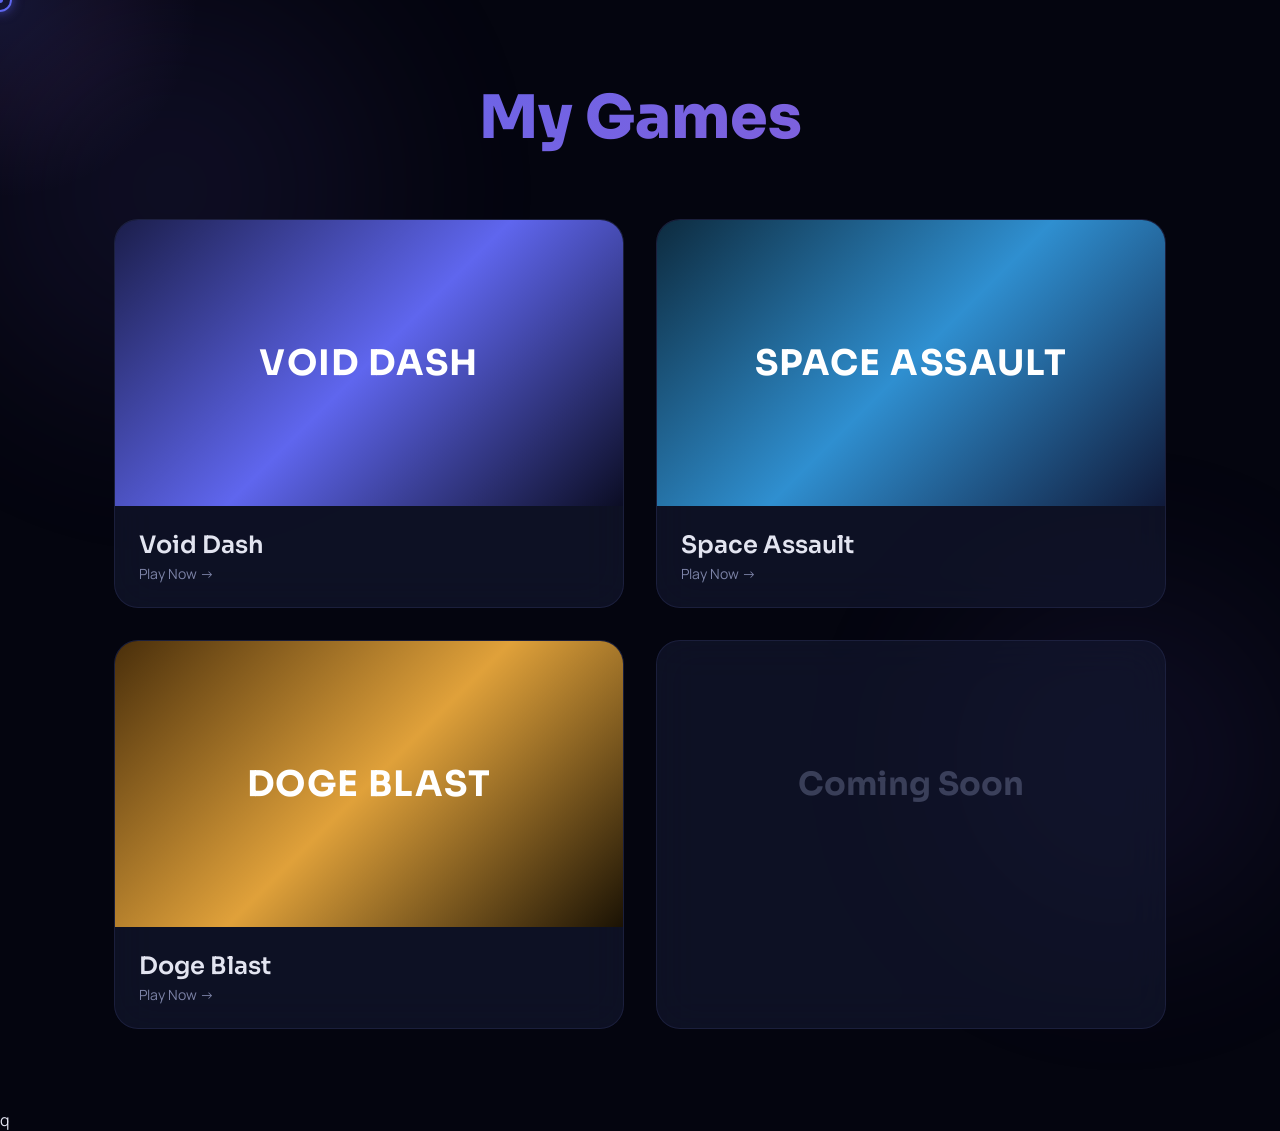
==== home.html @ b14d75a2 "Create home.html" ====
<!doctype html>
<html lang="de">
<head>
<meta charset="UTF-8" />
<meta name="viewport" content="width=device-width, initial-scale=1.0" />
<title>My Games</title>
<link href="https://fonts.googleapis.com/css2?family=Sora:wght@400;600;700;800&family=Manrope:wght@400;500;600&display=swap" rel="stylesheet">
<style>
  :root{
    --bg:#04050f; --fg:#e2e4f0; --muted:#7d84a8;
    --primary:#5f66ee; --secondary:#8b5fd6; --glass:#141a33; --border:#252b4d;
  }
  *{box-sizing:border-box;margin:0;padding:0;cursor:none!important;}
  body{background:var(--bg);color:var(--fg);font-family:Manrope,sans-serif;min-height:100vh;overflow-x:hidden;}
  h1,h3,nav span{font-family:Sora,sans-serif;}

  /* Orbs */
  .orb{position:fixed;border-radius:50%;filter:blur(90px);opacity:.22;pointer-events:none;
       background:radial-gradient(circle,rgba(95,102,238,.6),rgba(139,95,214,.3),transparent);}
  .orb1{width:500px;height:500px;top:-60px;left:-80px;animation:drift 12s ease-in-out infinite;}
  .orb2{width:400px;height:400px;bottom:-60px;right:-40px;animation:drift 14s ease-in-out infinite reverse;}
  @keyframes drift{0%,100%{transform:translate(0,0)}25%{transform:translate(30px,-20px)}50%{transform:translate(-20px,30px)}75%{transform:translate(20px,20px)}}

  /* Cursor */
  #cur-ring{position:fixed;width:24px;height:24px;border:2px solid var(--primary);border-radius:50%;
    box-shadow:0 0 12px rgba(95,102,238,.6);pointer-events:none;z-index:9999;
    transition:width .15s,height .15s,transform .08s ease-out;transform:translate(-50%,-50%);}
  #cur-dot{position:fixed;width:6px;height:6px;background:var(--primary);border-radius:50%;
    pointer-events:none;z-index:9999;transform:translate(-50%,-50%);transition:transform .03s linear;}
  #cur-glow{position:fixed;width:400px;height:400px;border-radius:50%;pointer-events:none;z-index:50;
    mix-blend-mode:screen;transform:translate(-50%,-50%);transition:transform .15s ease-out;
    background:radial-gradient(circle,rgba(95,102,238,.15),rgba(139,95,214,.08),transparent 70%);}

  /* Layout */
  .wrap{position:relative;z-index:10;max-width:1100px;margin:0 auto;padding:80px 24px;}
  h1{font-size:clamp(2.2rem,6vw,3.75rem);font-weight:800;text-align:center;margin-bottom:64px;
     background:linear-gradient(135deg,var(--primary),var(--secondary),#8f95f5);
     -webkit-background-clip:text;background-clip:text;color:transparent;
     background-size:200% auto;animation:shimmer 3s ease-in-out infinite alternate;}
  @keyframes shimmer{from{background-position:0% center}to{background-position:200% center}}

  .grid{display:grid;grid-template-columns:1fr;gap:32px;}
  @media(min-width:768px){.grid{grid-template-columns:1fr 1fr;}}

  .card{display:block;text-decoration:none;color:inherit;border-radius:24px;overflow:hidden;
    background:rgba(20,26,51,.6);backdrop-filter:blur(20px);border:1px solid rgba(37,43,77,.6);
    transition:transform .5s,box-shadow .5s,border-color .5s;}
  .card:hover{transform:translateY(-8px);border-color:rgba(95,102,238,.4);
    box-shadow:0 0 30px -5px rgba(95,102,238,.4),0 0 60px -10px rgba(139,95,214,.25);}
  .thumb{aspect-ratio:16/9;display:flex;align-items:center;justify-content:center;
    font-family:Sora,sans-serif;font-weight:700;font-size:clamp(1.4rem,3.5vw,2.2rem);
    letter-spacing:.04em;color:#fff;transition:transform .7s;}
  .card:hover .thumb{transform:scale(1.06);}
  .t1{background:linear-gradient(135deg,#1b1e4b,#5f66ee,#0b0d24);}
  .t2{background:linear-gradient(135deg,#0d2b3f,#2f8fd0,#101a3a);}
  .t3{background:linear-gradient(135deg,#4a2f0b,#e0a13a,#1a1204);}
  .meta{padding:24px;}
  .meta h3{font-size:1.5rem;font-weight:600;}
  .meta p{font-size:.875rem;color:var(--muted);margin-top:4px;}
  .soon{display:flex;align-items:center;justify-content:center;aspect-ratio:16/9;text-align:center;}
  .soon span{font-family:Sora,sans-serif;font-size:2rem;font-weight:700;color:rgba(125,132,168,.4);}

  /* Game view */
  #game-view{display:none;position:fixed;inset:0;z-index:100;background:var(--bg);flex-direction:column;}
  #game-view.on{display:flex;}
  .bar{display:flex;align-items:center;gap:16px;padding:12px 24px;flex-shrink:0;
    background:rgba(20,26,51,.6);backdrop-filter:blur(20px);border-bottom:1px solid rgba(37,43,77,.6);}
  .bar a{color:var(--muted);text-decoration:none;font-size:.875rem;transition:color .2s;}
  .bar a:hover{color:var(--fg);}
  .bar .sep{width:1px;height:16px;background:var(--border);}
  .bar .title{font-size:.875rem;font-weight:600;
    background:linear-gradient(135deg,var(--primary),var(--secondary));
    -webkit-background-clip:text;background-clip:text;color:transparent;}
  #game-frame{flex:1;width:100%;border:none;}
</style>
</head>
<body>
<div class="orb orb1"></div><div class="orb orb2"></div>
<div id="cur-glow"></div><div id="cur-ring"></div><div id="cur-dot"></div>

<main class="wrap" id="home">
  <h1>My Games</h1>
  <div class="grid">
    <a class="card" href="#void-dash">
      <div class="thumb t1">VOID DASH</div>
      <div class="meta"><h3>Void Dash</h3><p>Play Now →</p></div>
    </a>
    <a class="card" href="#space-assault">
      <div class="thumb t2">SPACE ASSAULT</div>
      <div class="meta"><h3>Space Assault</h3><p>Play Now →</p></div>
    </a>
    <a class="card" href="#doge-blast">
      <div class="thumb t3">DOGE BLAST</div>
      <div class="meta"><h3>Doge Blast</h3><p>Play Now →</p></div>
    </a>
    <div class="card"><div class="soon"><span>Coming Soon</span></div></div>
  </div>
</main>

<div id="game-view">
  <nav class="bar">
    <a href="#">← Back to Games</a>
    <div class="sep"></div>
    <span class="title" id="game-title"></span>
  </nav>
  <iframe id="game-frame" title="Game" allow="fullscreen; autoplay"></iframe>
</div>

<script>
const GAMES = {
  "void-dash":{title:"Void Dash",url:"https://xxhumandevxx.github.io/codespace/projects/games/void_dash.htm"},
  "space-assault":{title:"Space Assault",url:"https://xxhumandevxx.github.io/codespace/projects/games/space_assault.html"},
  "doge-blast":{title:"Doge Blast",url:"https://xxhumandevxx.github.io/codespace/projects/games/doge_blast.html"}
};
const view=document.getElementById('game-view'),frame=document.getElementById('game-frame'),title=document.getElementById('game-title');
function route(){
  const g=GAMES[location.hash.slice(1)];
  if(g){title.textContent=g.title;frame.src=g.url;view.classList.add('on');}
  else{view.classList.remove('on');frame.src='about:blank';}
}
addEventListener('hashchange',route);route();

const ring=document.getElementById('cur-ring'),dot=document.getElementById('cur-dot'),glow=document.getElementById('cur-glow');
addEventListener('mousemove',e=>{
  const t=`translate(${e.clientX}px,${e.clientY}px) translate(-50%,-50%)`;
  ring.style.transform=t;dot.style.transform=t;glow.style.transform=t;
});
addEventListener('mousedown',()=>{ring.style.width=ring.style.height='16px';});
addEventListener('mouseup',()=>{ring.style.width=ring.style.height='24px';});
</script>
</body>
</html>
q
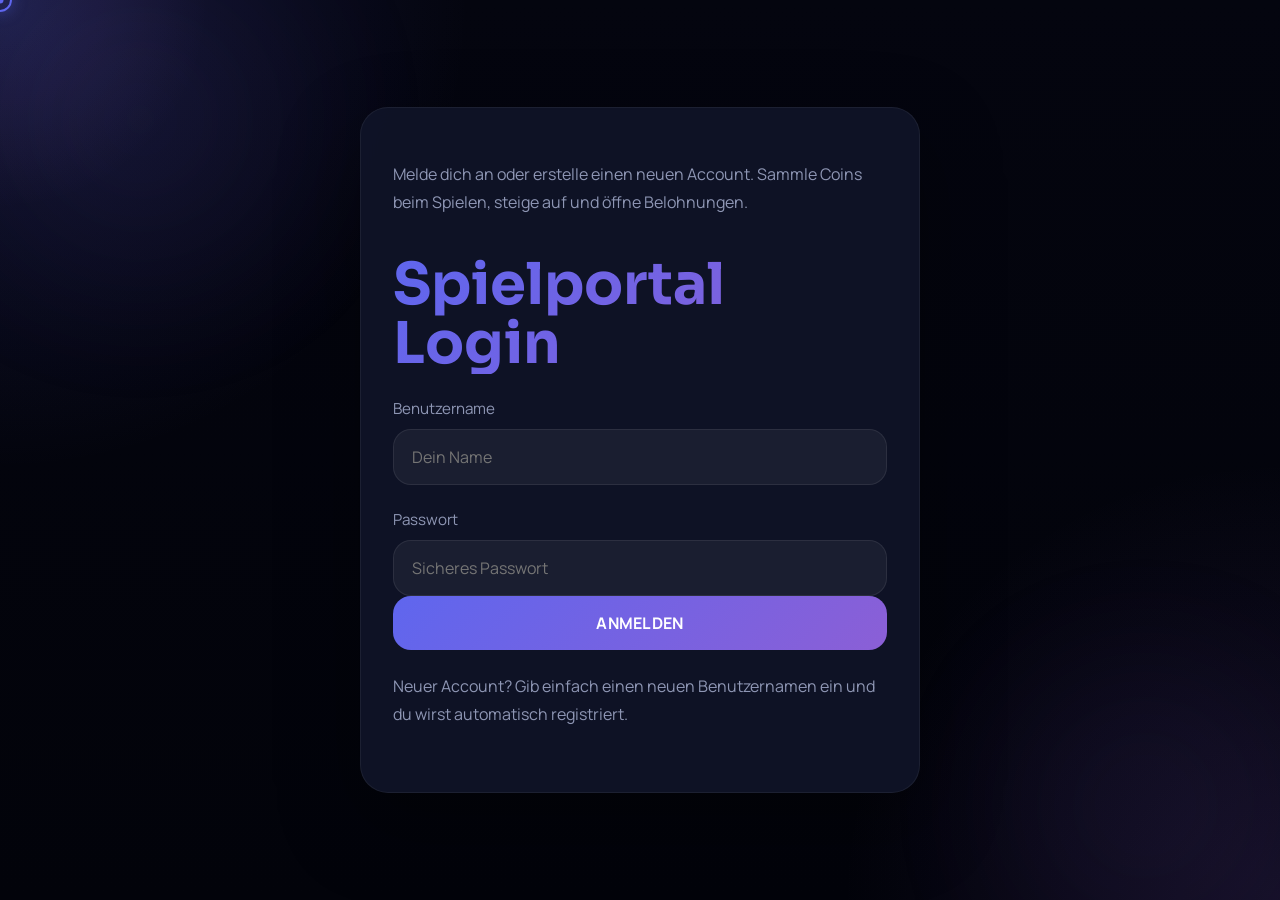
==== commit 53af5086: "Add game portal with login, home, settings and local coin database" ====
--- a/home.html
+++ b/home.html
@@ -1,133 +1,126 @@
 <!doctype html>
 <html lang="de">
 <head>
-<meta charset="UTF-8" />
-<meta name="viewport" content="width=device-width, initial-scale=1.0" />
-<title>My Games</title>
-<link href="https://fonts.googleapis.com/css2?family=Sora:wght@400;600;700;800&family=Manrope:wght@400;500;600&display=swap" rel="stylesheet">
-<style>
-  :root{
-    --bg:#04050f; --fg:#e2e4f0; --muted:#7d84a8;
-    --primary:#5f66ee; --secondary:#8b5fd6; --glass:#141a33; --border:#252b4d;
-  }
-  *{box-sizing:border-box;margin:0;padding:0;cursor:none!important;}
-  body{background:var(--bg);color:var(--fg);font-family:Manrope,sans-serif;min-height:100vh;overflow-x:hidden;}
-  h1,h3,nav span{font-family:Sora,sans-serif;}
+  <meta charset="UTF-8" />
+  <meta name="viewport" content="width=device-width, initial-scale=1.0" />
+  <title>Spielportal Home</title>
+  <link rel="preconnect" href="https://fonts.googleapis.com" />
+  <link rel="preconnect" href="https://fonts.gstatic.com" crossorigin />
+  <link href="https://fonts.googleapis.com/css2?family=Manrope:wght@400;500;600;700&family=Sora:wght@600;700;800&display=swap" rel="stylesheet" />
+  <link rel="stylesheet" href="styles.css" />
+</head>
+<body data-page="home">
+  <div class="orb orb1"></div>
+  <div class="orb orb2"></div>
+  <div id="cur-glow"></div>
+  <div id="cur-ring"></div>
+  <div id="cur-dot"></div>
+  <main class="wrap">
+    <section class="topbar">
+      <div class="brand">
+        <span class="tag">Spielportal</span>
+        <h1 id="welcome-text">Willkommen zurück!</h1>
+      </div>
+      <div class="profile-summary">
+        <div>
+          <span>Level</span>
+          <strong id="level-count">1</strong>
+        </div>
+        <div>
+          <span>Coins</span>
+          <strong id="coins-count">0</strong>
+        </div>
+        <a class="btn secondary" id="settings-link" href="settings.html">Einstellungen</a>
+        <a class="btn secondary" id="logout-link" href="#">Logout</a>
+      </div>
+    </section>
 
-  /* Orbs */
-  .orb{position:fixed;border-radius:50%;filter:blur(90px);opacity:.22;pointer-events:none;
-       background:radial-gradient(circle,rgba(95,102,238,.6),rgba(139,95,214,.3),transparent);}
-  .orb1{width:500px;height:500px;top:-60px;left:-80px;animation:drift 12s ease-in-out infinite;}
-  .orb2{width:400px;height:400px;bottom:-60px;right:-40px;animation:drift 14s ease-in-out infinite reverse;}
-  @keyframes drift{0%,100%{transform:translate(0,0)}25%{transform:translate(30px,-20px)}50%{transform:translate(-20px,30px)}75%{transform:translate(20px,20px)}}
+    <section class="grid">
+      <div class="panel profile-box">
+        <div class="profile-item">
+          <span>Willkommen</span>
+          <strong id="welcome-short">Spieler</strong>
+        </div>
+        <div class="profile-item">
+          <span>Dein Fortschritt</span>
+          <strong id="coins-summary">0 Coins</strong>
+        </div>
+        <div class="profile-item">
+          <span>Bonus</span>
+          <strong>Jeden Tag +25 Coins</strong>
+        </div>
+        <div class="button-group" style="margin-top:12px;">
+          <button class="btn secondary" id="daily-bonus-button">Täglicher Bonus holen</button>
+        </div>
+      </div>
 
-  /* Cursor */
-  #cur-ring{position:fixed;width:24px;height:24px;border:2px solid var(--primary);border-radius:50%;
-    box-shadow:0 0 12px rgba(95,102,238,.6);pointer-events:none;z-index:9999;
-    transition:width .15s,height .15s,transform .08s ease-out;transform:translate(-50%,-50%);}
-  #cur-dot{position:fixed;width:6px;height:6px;background:var(--primary);border-radius:50%;
-    pointer-events:none;z-index:9999;transform:translate(-50%,-50%);transition:transform .03s linear;}
-  #cur-glow{position:fixed;width:400px;height:400px;border-radius:50%;pointer-events:none;z-index:50;
-    mix-blend-mode:screen;transform:translate(-50%,-50%);transition:transform .15s ease-out;
-    background:radial-gradient(circle,rgba(95,102,238,.15),rgba(139,95,214,.08),transparent 70%);}
+      <div class="panel note-box">
+        <h2>So funktioniert es</h2>
+        <p>Spiele ein Spiel, schließe es ab und erhalte Coins. Mit Coins steigst du im Level auf und kannst dir deine Erfolge merken. Du bleibst angemeldet, solange du die Sitzung nicht verlässt.</p>
+      </div>
+    </section>
 
-  /* Layout */
-  .wrap{position:relative;z-index:10;max-width:1100px;margin:0 auto;padding:80px 24px;}
-  h1{font-size:clamp(2.2rem,6vw,3.75rem);font-weight:800;text-align:center;margin-bottom:64px;
-     background:linear-gradient(135deg,var(--primary),var(--secondary),#8f95f5);
-     -webkit-background-clip:text;background-clip:text;color:transparent;
-     background-size:200% auto;animation:shimmer 3s ease-in-out infinite alternate;}
-  @keyframes shimmer{from{background-position:0% center}to{background-position:200% center}}
+    <section class="grid" style="margin-top:24px;">
+      <div class="card">
+        <div class="thumb t1">Void Dash</div>
+        <div class="meta">
+          <h3>Void Dash</h3>
+          <p>Springe durch den Void, weiche Hindernissen aus und sammle Sterne.</p>
+        </div>
+        <div class="card-actions">
+          <button class="play-btn" data-game="void-dash">Spielen</button>
+          <span>+30 Coins</span>
+        </div>
+      </div>
+      <div class="card">
+        <div class="thumb t2">Space Assault</div>
+        <div class="meta">
+          <h3>Space Assault</h3>
+          <p>Bekämpfe Asteroiden, verbessere deine Ausrüstung und hol dir Belohnungen.</p>
+        </div>
+        <div class="card-actions">
+          <button class="play-btn" data-game="space-assault">Spielen</button>
+          <span>+25 Coins</span>
+        </div>
+      </div>
+      <div class="card">
+        <div class="thumb t3">Doge Blast</div>
+        <div class="meta">
+          <h3>Doge Blast</h3>
+          <p>Schieße Doge-Power und sammle Coins in einem schnellen Arcade-Abenteuer.</p>
+        </div>
+        <div class="card-actions">
+          <button class="play-btn" data-game="doge-blast">Spielen</button>
+          <span>+20 Coins</span>
+        </div>
+      </div>
+      <div class="card">
+        <div class="thumb t1">Coming Soon</div>
+        <div class="meta">
+          <h3>Neue Spiele</h3>
+          <p>Weitere Spiele werden bald hinzugefügt. Komm wieder vorbei!</p>
+        </div>
+        <div class="card-actions">
+          <span class="btn secondary" style="cursor:default;">Bald</span>
+        </div>
+      </div>
+    </section>
+  </main>
 
-  .grid{display:grid;grid-template-columns:1fr;gap:32px;}
-  @media(min-width:768px){.grid{grid-template-columns:1fr 1fr;}}
+  <div id="game-view">
+    <div class="panel">
+      <div class="game-status">
+        <h2 id="game-title">Spiel wird geladen</h2>
+        <p id="game-description">Wenn du das Spiel schließt, bekommst du deine Coins gutgeschrieben.</p>
+        <div class="footer-actions">
+          <button class="btn secondary close-btn" id="close-game">Spiel beenden</button>
+          <a class="btn secondary" href="settings.html">Einstellungen</a>
+        </div>
+      </div>
+    </div>
+  </div>
 
-  .card{display:block;text-decoration:none;color:inherit;border-radius:24px;overflow:hidden;
-    background:rgba(20,26,51,.6);backdrop-filter:blur(20px);border:1px solid rgba(37,43,77,.6);
-    transition:transform .5s,box-shadow .5s,border-color .5s;}
-  .card:hover{transform:translateY(-8px);border-color:rgba(95,102,238,.4);
-    box-shadow:0 0 30px -5px rgba(95,102,238,.4),0 0 60px -10px rgba(139,95,214,.25);}
-  .thumb{aspect-ratio:16/9;display:flex;align-items:center;justify-content:center;
-    font-family:Sora,sans-serif;font-weight:700;font-size:clamp(1.4rem,3.5vw,2.2rem);
-    letter-spacing:.04em;color:#fff;transition:transform .7s;}
-  .card:hover .thumb{transform:scale(1.06);}
-  .t1{background:linear-gradient(135deg,#1b1e4b,#5f66ee,#0b0d24);}
-  .t2{background:linear-gradient(135deg,#0d2b3f,#2f8fd0,#101a3a);}
-  .t3{background:linear-gradient(135deg,#4a2f0b,#e0a13a,#1a1204);}
-  .meta{padding:24px;}
-  .meta h3{font-size:1.5rem;font-weight:600;}
-  .meta p{font-size:.875rem;color:var(--muted);margin-top:4px;}
-  .soon{display:flex;align-items:center;justify-content:center;aspect-ratio:16/9;text-align:center;}
-  .soon span{font-family:Sora,sans-serif;font-size:2rem;font-weight:700;color:rgba(125,132,168,.4);}
-
-  /* Game view */
-  #game-view{display:none;position:fixed;inset:0;z-index:100;background:var(--bg);flex-direction:column;}
-  #game-view.on{display:flex;}
-  .bar{display:flex;align-items:center;gap:16px;padding:12px 24px;flex-shrink:0;
-    background:rgba(20,26,51,.6);backdrop-filter:blur(20px);border-bottom:1px solid rgba(37,43,77,.6);}
-  .bar a{color:var(--muted);text-decoration:none;font-size:.875rem;transition:color .2s;}
-  .bar a:hover{color:var(--fg);}
-  .bar .sep{width:1px;height:16px;background:var(--border);}
-  .bar .title{font-size:.875rem;font-weight:600;
-    background:linear-gradient(135deg,var(--primary),var(--secondary));
-    -webkit-background-clip:text;background-clip:text;color:transparent;}
-  #game-frame{flex:1;width:100%;border:none;}
-</style>
-</head>
-<body>
-<div class="orb orb1"></div><div class="orb orb2"></div>
-<div id="cur-glow"></div><div id="cur-ring"></div><div id="cur-dot"></div>
-
-<main class="wrap" id="home">
-  <h1>My Games</h1>
-  <div class="grid">
-    <a class="card" href="#void-dash">
-      <div class="thumb t1">VOID DASH</div>
-      <div class="meta"><h3>Void Dash</h3><p>Play Now →</p></div>
-    </a>
-    <a class="card" href="#space-assault">
-      <div class="thumb t2">SPACE ASSAULT</div>
-      <div class="meta"><h3>Space Assault</h3><p>Play Now →</p></div>
-    </a>
-    <a class="card" href="#doge-blast">
-      <div class="thumb t3">DOGE BLAST</div>
-      <div class="meta"><h3>Doge Blast</h3><p>Play Now →</p></div>
-    </a>
-    <div class="card"><div class="soon"><span>Coming Soon</span></div></div>
-  </div>
-</main>
-
-<div id="game-view">
-  <nav class="bar">
-    <a href="#">← Back to Games</a>
-    <div class="sep"></div>
-    <span class="title" id="game-title"></span>
-  </nav>
-  <iframe id="game-frame" title="Game" allow="fullscreen; autoplay"></iframe>
-</div>
-
-<script>
-const GAMES = {
-  "void-dash":{title:"Void Dash",url:"https://xxhumandevxx.github.io/codespace/projects/games/void_dash.htm"},
-  "space-assault":{title:"Space Assault",url:"https://xxhumandevxx.github.io/codespace/projects/games/space_assault.html"},
-  "doge-blast":{title:"Doge Blast",url:"https://xxhumandevxx.github.io/codespace/projects/games/doge_blast.html"}
-};
-const view=document.getElementById('game-view'),frame=document.getElementById('game-frame'),title=document.getElementById('game-title');
-function route(){
-  const g=GAMES[location.hash.slice(1)];
-  if(g){title.textContent=g.title;frame.src=g.url;view.classList.add('on');}
-  else{view.classList.remove('on');frame.src='about:blank';}
-}
-addEventListener('hashchange',route);route();
-
-const ring=document.getElementById('cur-ring'),dot=document.getElementById('cur-dot'),glow=document.getElementById('cur-glow');
-addEventListener('mousemove',e=>{
-  const t=`translate(${e.clientX}px,${e.clientY}px) translate(-50%,-50%)`;
-  ring.style.transform=t;dot.style.transform=t;glow.style.transform=t;
-});
-addEventListener('mousedown',()=>{ring.style.width=ring.style.height='16px';});
-addEventListener('mouseup',()=>{ring.style.width=ring.style.height='24px';});
-</script>
+  <script src="app.js"></script>
 </body>
 </html>
 q
--- a/styles.css
+++ b/styles.css
@@ -0,0 +1,96 @@
+:root{
+  --bg:#04050f;
+  --fg:#e2e4f0;
+  --muted:#8e96b4;
+  --primary:#5f66ee;
+  --secondary:#8b5fd6;
+  --glass:#12172f;
+  --border:#252b4d;
+  --success:#35d07f;
+  --danger:#ff5c8a;
+}
+
+*{box-sizing:border-box;}
+html,body{margin:0;padding:0;min-height:100%;background:#04050f;color:var(--fg);font-family:Manrope,system-ui,sans-serif;overflow-x:hidden;}
+body{background:radial-gradient(circle at top left,rgba(95,102,238,.18),transparent 30%),radial-gradient(circle at bottom right,rgba(139,95,214,.14),transparent 28%),linear-gradient(180deg,#04050f 0%,#02030a 100%);}
+button,input{font:inherit;}
+a{color:inherit;text-decoration:none;}
+
+.orb{position:fixed;border-radius:50%;filter:blur(90px);opacity:.22;pointer-events:none;z-index:0;background:radial-gradient(circle,rgba(95,102,238,.65),rgba(139,95,214,.22),transparent 60%);}
+.orb1{width:520px;height:520px;top:-140px;left:-120px;animation:drift 12s ease-in-out infinite;}
+.orb2{width:430px;height:430px;bottom:-120px;right:-80px;animation:drift 14s ease-in-out infinite reverse;}
+@keyframes drift{0%,100%{transform:translate(0,0)}25%{transform:translate(30px,-20px)}50%{transform:translate(-20px,30px)}75%{transform:translate(20px,20px)}}
+
+#cur-ring,#cur-dot,#cur-glow{position:fixed;pointer-events:none;z-index:9999;transition:transform .15s ease-out, width .15s,height .15s;}
+#cur-ring{width:24px;height:24px;border:2px solid var(--primary);border-radius:50%;box-shadow:0 0 16px rgba(95,102,238,.4);transform:translate(-50%,-50%);}
+#cur-dot{width:7px;height:7px;background:var(--primary);border-radius:50%;transform:translate(-50%,-50%);}
+#cur-glow{width:420px;height:420px;border-radius:50%;mix-blend-mode:screen;transform:translate(-50%,-50%);background:radial-gradient(circle,rgba(95,102,238,.12),rgba(139,95,214,.07),transparent 70%);}
+
+.wrap{position:relative;z-index:1;max-width:1120px;margin:0 auto;padding:60px 24px;}
+.panel{width:min(560px,100%);background:rgba(16,20,40,.9);border:1px solid rgba(255,255,255,.06);box-shadow:0 30px 80px rgba(0,0,0,.35);border-radius:28px;backdrop-filter:blur(18px);padding:44px;}
+
+h1{font-family:Sora,system-ui,sans-serif;font-size:clamp(2rem,4.5vw,3.6rem);line-height:1.03;margin-bottom:14px;color:transparent;background:linear-gradient(135deg,var(--primary),var(--secondary));background-clip:text;-webkit-background-clip:text;}
+h2,h3{font-family:Sora,system-ui,sans-serif;}
+p{line-height:1.75;color:var(--muted);}
+
+.form-field{display:grid;gap:10px;margin-top:24px;}
+.form-field label{display:flex;flex-direction:column;gap:10px;font-size:.95rem;color:var(--muted);}
+.form-field input{background:rgba(255,255,255,.05);border:1px solid rgba(255,255,255,.08);border-radius:18px;padding:16px 18px;color:var(--fg);outline:none;transition:border-color .2s,box-shadow .2s;}
+.form-field input:focus{border-color:rgba(95,102,238,.6);box-shadow:0 0 0 4px rgba(95,102,238,.08);}
+
+.btn{display:inline-flex;align-items:center;justify-content:center;gap:10px;padding:16px 22px;border:none;border-radius:18px;font-weight:700;color:#fff;background:linear-gradient(135deg,var(--primary),var(--secondary));text-transform:uppercase;letter-spacing:.02em;transition:transform .2s,box-shadow .2s,opacity .2s;}
+.btn:hover{transform:translateY(-2px);box-shadow:0 18px 40px rgba(95,102,238,.22);}
+.btn.secondary{background:rgba(255,255,255,.08);color:var(--fg);}
+.btn.danger{background:var(--danger);}
+.btn.block{width:100%;}
+
+.auth{min-height:100vh;display:grid;place-items:center;padding:24px;}
+.auth .panel{padding:36px 32px;}
+.auth .caption{color:var(--muted);margin-bottom:28px;}
+#login-error{margin-top:16px;color:var(--danger);font-weight:600;}
+
+.topbar{display:flex;flex-wrap:wrap;justify-content:space-between;gap:18px;padding:24px;border-radius:24px;margin-bottom:32px;background:rgba(20,26,51,.78);border:1px solid rgba(255,255,255,.06);}
+.topbar .brand{display:grid;gap:10px;}
+.brand .tag{color:var(--muted);font-size:.96rem;}
+.profile-summary{display:grid;gap:12px;text-align:right;}
+.profile-summary strong{display:block;font-size:1.7rem;line-height:1;}
+.profile-box{display:grid;grid-template-columns:repeat(3,minmax(120px,1fr));gap:16px;padding:24px;border-radius:24px;background:rgba(20,26,51,.72);border:1px solid rgba(255,255,255,.06);}
+.profile-item{display:grid;gap:6px;}
+.profile-item span{color:var(--muted);font-size:.88rem;}
+.profile-item strong{font-size:1.35rem;display:block;}
+
+.grid{display:grid;gap:28px;}
+@media(min-width:820px){.grid{grid-template-columns:repeat(2,1fr);}}
+.card{display:grid;grid-template-rows:min-content 1fr auto;gap:20px;padding:28px;border-radius:28px;background:rgba(17,22,39,.88);border:1px solid rgba(255,255,255,.06);box-shadow:0 18px 50px rgba(0,0,0,.24);transition:transform .25s,box-shadow .25s;border-color:rgba(95,102,238,.15);}
+.card:hover{transform:translateY(-6px);box-shadow:0 25px 80px rgba(0,0,0,.32);}
+.card .thumb{display:inline-flex;align-items:center;justify-content:center;height:120px;border-radius:22px;font-family:Sora,system-ui,sans-serif;font-weight:800;font-size:1.55rem;color:#fff;text-transform:uppercase;letter-spacing:.04em;}
+.card .thumb.t1{background:linear-gradient(135deg,#1b1e4b,#5f66ee,#0b0d24);}
+.card .thumb.t2{background:linear-gradient(135deg,#0d2b3f,#2f8fd0,#101a3a);}
+.card .thumb.t3{background:linear-gradient(135deg,#4a2f0b,#e0a13a,#1a1204);}
+.card h3{margin:0;font-size:1.4rem;}
+.card p{margin:0;color:var(--muted);line-height:1.55;}
+.card .card-actions{display:flex;justify-content:space-between;align-items:center;gap:14px;flex-wrap:wrap;}
+.card .play-btn{all:unset;cursor:pointer;display:inline-flex;align-items:center;justify-content:center;padding:14px 20px;border-radius:16px;background:linear-gradient(135deg,var(--primary),var(--secondary));color:#fff;font-weight:700;transition:transform .2s,opacity .2s;}
+.card .play-btn:hover{transform:translateY(-1px);opacity:.95;}
+.card .meta{display:grid;gap:8px;}
+
+.note-box{padding:22px 24px;border-radius:24px;background:rgba(18,23,42,.78);border:1px solid rgba(255,255,255,.07);display:grid;gap:12px;}
+
+.footer-actions{display:flex;flex-wrap:wrap;gap:14px;align-items:center;margin-top:18px;}
+
+#game-view{position:fixed;inset:0;z-index:50;display:none;align-items:center;justify-content:center;padding:24px;background:rgba(4,5,15,.95);backdrop-filter:blur(8px);}
+#game-view.on{display:flex;}
+#game-view .panel{max-width:720px;min-width:280px;margin:0;}
+#game-view .game-status{display:grid;gap:20px;text-align:center;}
+#game-view .game-status p{color:var(--muted);}
+#game-view .close-btn{margin-top:8px;}
+
+.settings-panel{max-width:680px;}
+.settings-panel .info-grid{display:grid;gap:16px;margin:24px 0;padding:24px;border-radius:24px;background:rgba(20,26,51,.72);border:1px solid rgba(255,255,255,.06);}
+.settings-panel .info-item{display:grid;gap:6px;}
+.settings-panel .info-item strong{font-size:1.35rem;}
+.settings-panel .button-group{display:flex;flex-wrap:wrap;gap:14px;}
+.settings-panel .note{color:var(--muted);margin-top:18px;}
+
+.toast{position:fixed;bottom:24px;left:50%;transform:translateX(-50%) translateY(20px);padding:14px 18px;border-radius:18px;background:rgba(10,14,33,.95);color:#fff;font-weight:600;opacity:0;transition:opacity .35s,transform .35s;pointer-events:none;z-index:9999;}
+.toast.visible{opacity:1;transform:translateX(-50%) translateY(0);}
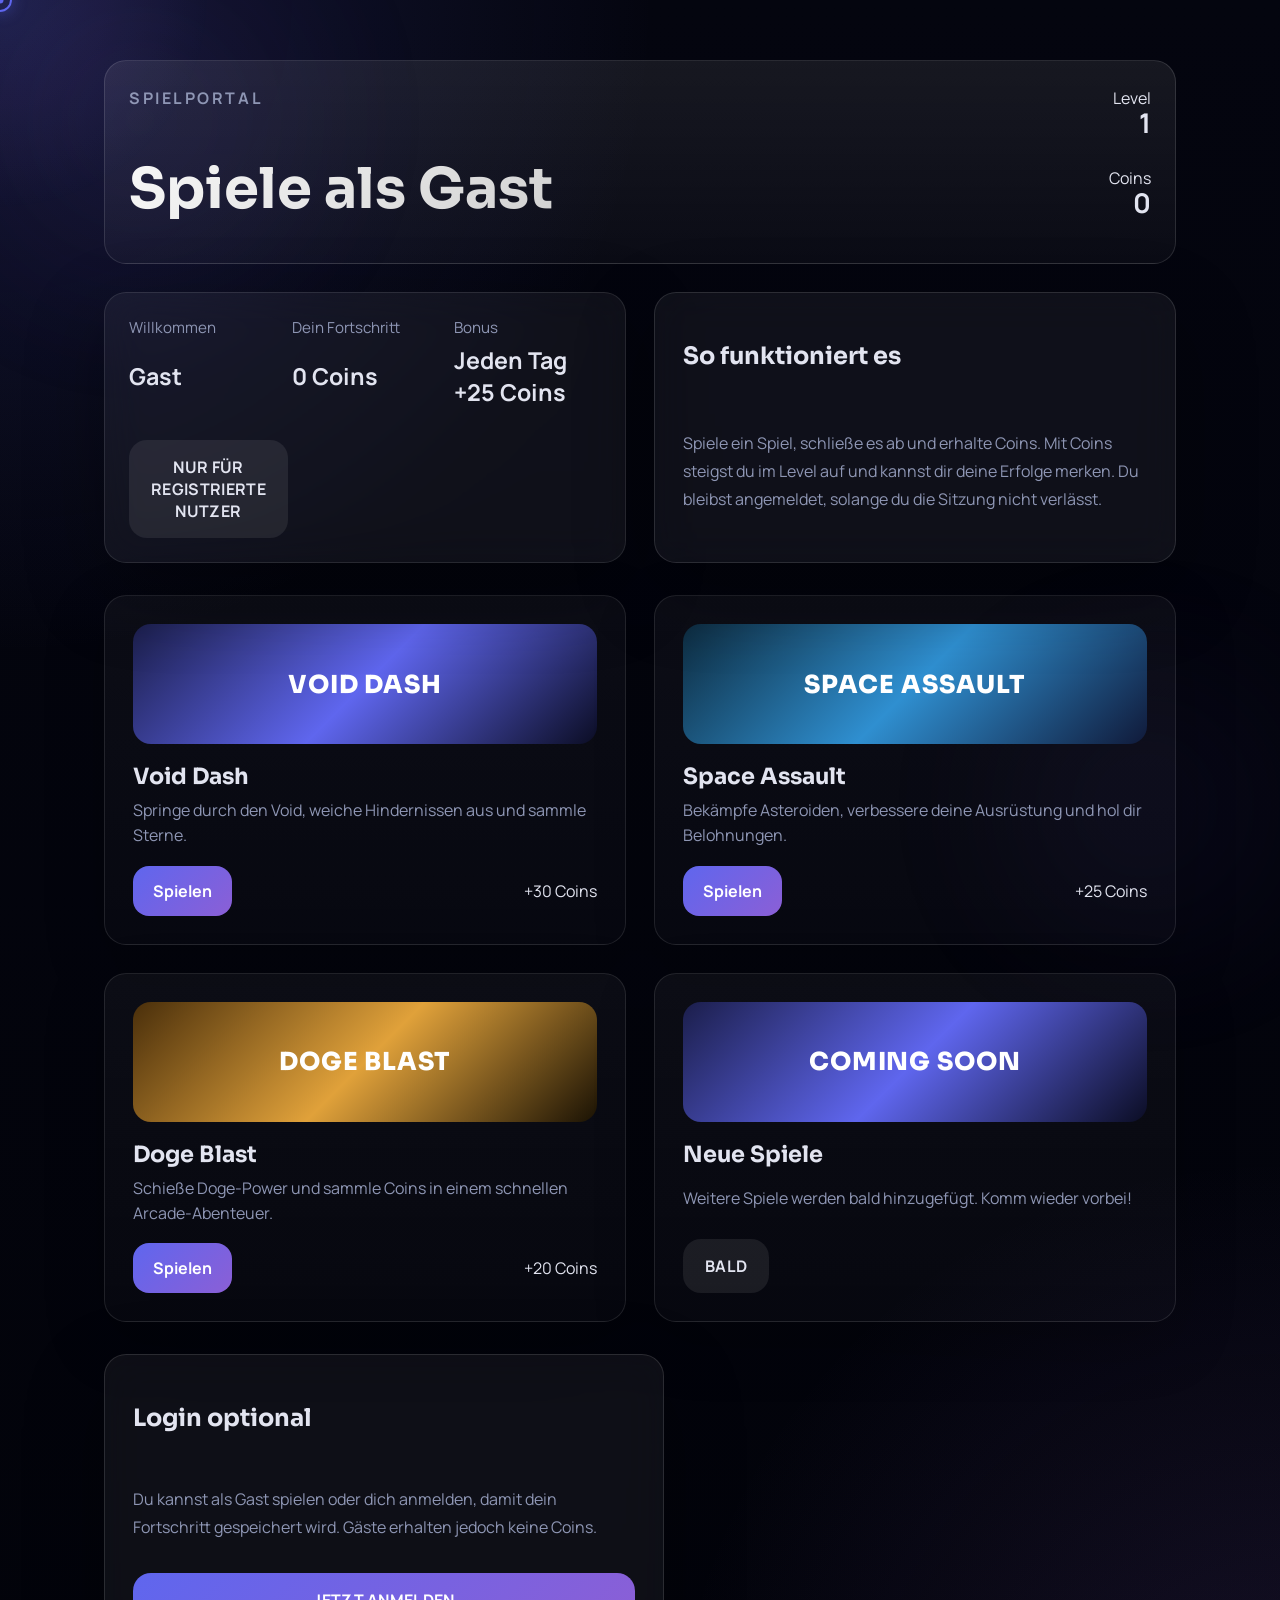
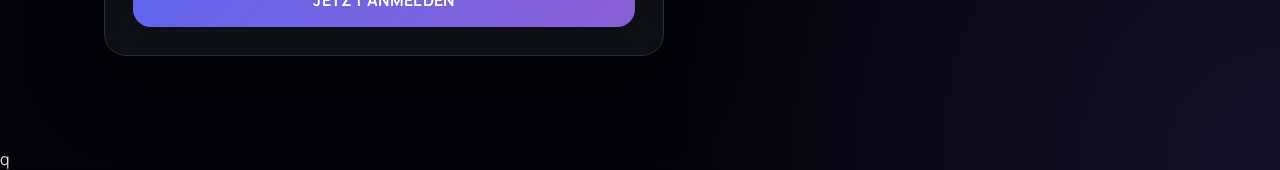
==== commit 5c15899c: "Sync updated game overlay, guest logic and Roblox-style UI" ====
--- a/home.html
+++ b/home.html
@@ -49,7 +49,7 @@
           <span>Bonus</span>
           <strong>Jeden Tag +25 Coins</strong>
         </div>
-        <div class="button-group" style="margin-top:12px;">
+        <div class="button-group" style="margin-top:16px;">
           <button class="btn secondary" id="daily-bonus-button">Täglicher Bonus holen</button>
         </div>
       </div>
@@ -105,17 +105,25 @@
         </div>
       </div>
     </section>
+    <section class="panel note-box" style="margin-top:32px;">
+      <h2>Login optional</h2>
+      <p>Du kannst als Gast spielen oder dich anmelden, damit dein Fortschritt gespeichert wird. Gäste erhalten jedoch keine Coins.</p>
+      <a class="btn block" id="guest-login-button" href="index.html">Jetzt anmelden</a>
+    </section>
   </main>
 
   <div id="game-view">
-    <div class="panel">
-      <div class="game-status">
-        <h2 id="game-title">Spiel wird geladen</h2>
-        <p id="game-description">Wenn du das Spiel schließt, bekommst du deine Coins gutgeschrieben.</p>
-        <div class="footer-actions">
-          <button class="btn secondary close-btn" id="close-game">Spiel beenden</button>
-          <a class="btn secondary" href="settings.html">Einstellungen</a>
-        </div>
+    <div class="panel overlay-panel">
+      <div class="overlay-header">
+        <h2 id="game-title">Website-Overlay</h2>
+        <button class="btn secondary close-btn" id="close-game">Schließen</button>
+      </div>
+      <p id="game-description">Hier sehen wir die eingebettete Website, bevor du weiter spielst.</p>
+      <div class="overlay-frame">
+        <iframe id="site-frame" src="https://www.roblox.com/home" title="Website Overlay"></iframe>
+      </div>
+      <div class="footer-actions">
+        <button class="btn block" id="continue-game">Weiter zum Spiel</button>
       </div>
     </div>
   </div>
--- a/styles.css
+++ b/styles.css
@@ -27,9 +27,10 @@
 #cur-glow{width:420px;height:420px;border-radius:50%;mix-blend-mode:screen;transform:translate(-50%,-50%);background:radial-gradient(circle,rgba(95,102,238,.12),rgba(139,95,214,.07),transparent 70%);}
 
 .wrap{position:relative;z-index:1;max-width:1120px;margin:0 auto;padding:60px 24px;}
-.panel{width:min(560px,100%);background:rgba(16,20,40,.9);border:1px solid rgba(255,255,255,.06);box-shadow:0 30px 80px rgba(0,0,0,.35);border-radius:28px;backdrop-filter:blur(18px);padding:44px;}
+section{margin-bottom:32px;}
+.panel{width:min(560px,100%);background:rgba(26,29,36,.95);border:1px solid rgba(255,255,255,.08);box-shadow:0 28px 80px rgba(0,0,0,.32);border-radius:20px;backdrop-filter:blur(20px);padding:40px;}
 
-h1{font-family:Sora,system-ui,sans-serif;font-size:clamp(2rem,4.5vw,3.6rem);line-height:1.03;margin-bottom:14px;color:transparent;background:linear-gradient(135deg,var(--primary),var(--secondary));background-clip:text;-webkit-background-clip:text;}
+h1{font-family:Sora,system-ui,sans-serif;font-size:clamp(2rem,4.5vw,3.5rem);line-height:1.03;margin-bottom:18px;color:transparent;background:linear-gradient(135deg,#f7f7f7,#d2d2d2);background-clip:text;-webkit-background-clip:text;}
 h2,h3{font-family:Sora,system-ui,sans-serif;}
 p{line-height:1.75;color:var(--muted);}
 
@@ -44,26 +45,29 @@
 .btn.danger{background:var(--danger);}
 .btn.block{width:100%;}
 
+.hidden{display:none!important;}
+
 .auth{min-height:100vh;display:grid;place-items:center;padding:24px;}
 .auth .panel{padding:36px 32px;}
 .auth .caption{color:var(--muted);margin-bottom:28px;}
 #login-error{margin-top:16px;color:var(--danger);font-weight:600;}
 
-.topbar{display:flex;flex-wrap:wrap;justify-content:space-between;gap:18px;padding:24px;border-radius:24px;margin-bottom:32px;background:rgba(20,26,51,.78);border:1px solid rgba(255,255,255,.06);}
-.topbar .brand{display:grid;gap:10px;}
-.brand .tag{color:var(--muted);font-size:.96rem;}
-.profile-summary{display:grid;gap:12px;text-align:right;}
+.topbar{display:flex;flex-wrap:wrap;justify-content:space-between;gap:18px;padding:26px 24px;border-radius:22px;margin-bottom:28px;background:linear-gradient(180deg,rgba(255,255,255,.08),rgba(255,255,255,.03));border:1px solid rgba(255,255,255,.12);}
+.topbar .brand{display:grid;gap:6px;}
+.brand .tag{color:var(--muted);font-size:1rem;font-weight:700;text-transform:uppercase;letter-spacing:.16em;}
+.profile-summary{display:grid;gap:10px;text-align:right;}
 .profile-summary strong{display:block;font-size:1.7rem;line-height:1;}
-.profile-box{display:grid;grid-template-columns:repeat(3,minmax(120px,1fr));gap:16px;padding:24px;border-radius:24px;background:rgba(20,26,51,.72);border:1px solid rgba(255,255,255,.06);}
+.profile-summary a{min-width:140px;}
+.profile-box{display:grid;grid-template-columns:repeat(3,minmax(120px,1fr));gap:16px;padding:24px;border-radius:22px;background:rgba(255,255,255,.05);border:1px solid rgba(255,255,255,.10);}
 .profile-item{display:grid;gap:6px;}
-.profile-item span{color:var(--muted);font-size:.88rem;}
-.profile-item strong{font-size:1.35rem;display:block;}
+.profile-item span{color:var(--muted);font-size:.95rem;}
+.profile-item strong{font-size:1.45rem;display:block;}
 
 .grid{display:grid;gap:28px;}
 @media(min-width:820px){.grid{grid-template-columns:repeat(2,1fr);}}
-.card{display:grid;grid-template-rows:min-content 1fr auto;gap:20px;padding:28px;border-radius:28px;background:rgba(17,22,39,.88);border:1px solid rgba(255,255,255,.06);box-shadow:0 18px 50px rgba(0,0,0,.24);transition:transform .25s,box-shadow .25s;border-color:rgba(95,102,238,.15);}
-.card:hover{transform:translateY(-6px);box-shadow:0 25px 80px rgba(0,0,0,.32);}
-.card .thumb{display:inline-flex;align-items:center;justify-content:center;height:120px;border-radius:22px;font-family:Sora,system-ui,sans-serif;font-weight:800;font-size:1.55rem;color:#fff;text-transform:uppercase;letter-spacing:.04em;}
+.card{display:grid;grid-template-rows:min-content 1fr auto;gap:18px;padding:28px;border-radius:22px;background:linear-gradient(180deg,rgba(255,255,255,.04),rgba(255,255,255,.02));border:1px solid rgba(255,255,255,.1);box-shadow:0 20px 60px rgba(0,0,0,.22);transition:transform .25s,box-shadow .25s;}
+.card:hover{transform:translateY(-4px);box-shadow:0 26px 88px rgba(0,0,0,.26);}
+.card .thumb{display:inline-flex;align-items:center;justify-content:center;height:120px;border-radius:18px;background:rgba(255,255,255,.08);font-family:Sora,system-ui,sans-serif;font-weight:800;font-size:1.55rem;color:#fff;text-transform:uppercase;letter-spacing:.04em;}
 .card .thumb.t1{background:linear-gradient(135deg,#1b1e4b,#5f66ee,#0b0d24);}
 .card .thumb.t2{background:linear-gradient(135deg,#0d2b3f,#2f8fd0,#101a3a);}
 .card .thumb.t3{background:linear-gradient(135deg,#4a2f0b,#e0a13a,#1a1204);}
@@ -74,16 +78,20 @@
 .card .play-btn:hover{transform:translateY(-1px);opacity:.95;}
 .card .meta{display:grid;gap:8px;}
 
-.note-box{padding:22px 24px;border-radius:24px;background:rgba(18,23,42,.78);border:1px solid rgba(255,255,255,.07);display:grid;gap:12px;}
+.note-box{padding:28px 28px;border-radius:22px;background:rgba(255,255,255,.05);border:1px solid rgba(255,255,255,.12);display:grid;gap:16px;}
 
 .footer-actions{display:flex;flex-wrap:wrap;gap:14px;align-items:center;margin-top:18px;}
 
-#game-view{position:fixed;inset:0;z-index:50;display:none;align-items:center;justify-content:center;padding:24px;background:rgba(4,5,15,.95);backdrop-filter:blur(8px);}
+#game-view{position:fixed;inset:0;z-index:50;display:none;align-items:center;justify-content:center;padding:24px;background:rgba(0,0,0,.82);backdrop-filter:blur(12px);}
 #game-view.on{display:flex;}
-#game-view .panel{max-width:720px;min-width:280px;margin:0;}
-#game-view .game-status{display:grid;gap:20px;text-align:center;}
+.overlay-panel{display:grid;gap:20px;max-width:840px;width:100%;padding:28px;background:rgba(10,12,21,.98);border:1px solid rgba(255,255,255,.14);border-radius:24px;}
+.overlay-header{display:flex;justify-content:space-between;align-items:center;gap:16px;}
+.overlay-header h2{margin:0;font-size:1.6rem;letter-spacing:.03em;}
+.overlay-frame{height:420px;border:1px solid rgba(255,255,255,.08);border-radius:22px;overflow:hidden;background:#080b1a;}
+.overlay-frame iframe{width:100%;height:100%;border:none;}
+#game-view .game-status{display:grid;gap:16px;}
 #game-view .game-status p{color:var(--muted);}
-#game-view .close-btn{margin-top:8px;}
+#game-view .close-btn{margin-top:0;}
 
 .settings-panel{max-width:680px;}
 .settings-panel .info-grid{display:grid;gap:16px;margin:24px 0;padding:24px;border-radius:24px;background:rgba(20,26,51,.72);border:1px solid rgba(255,255,255,.06);}
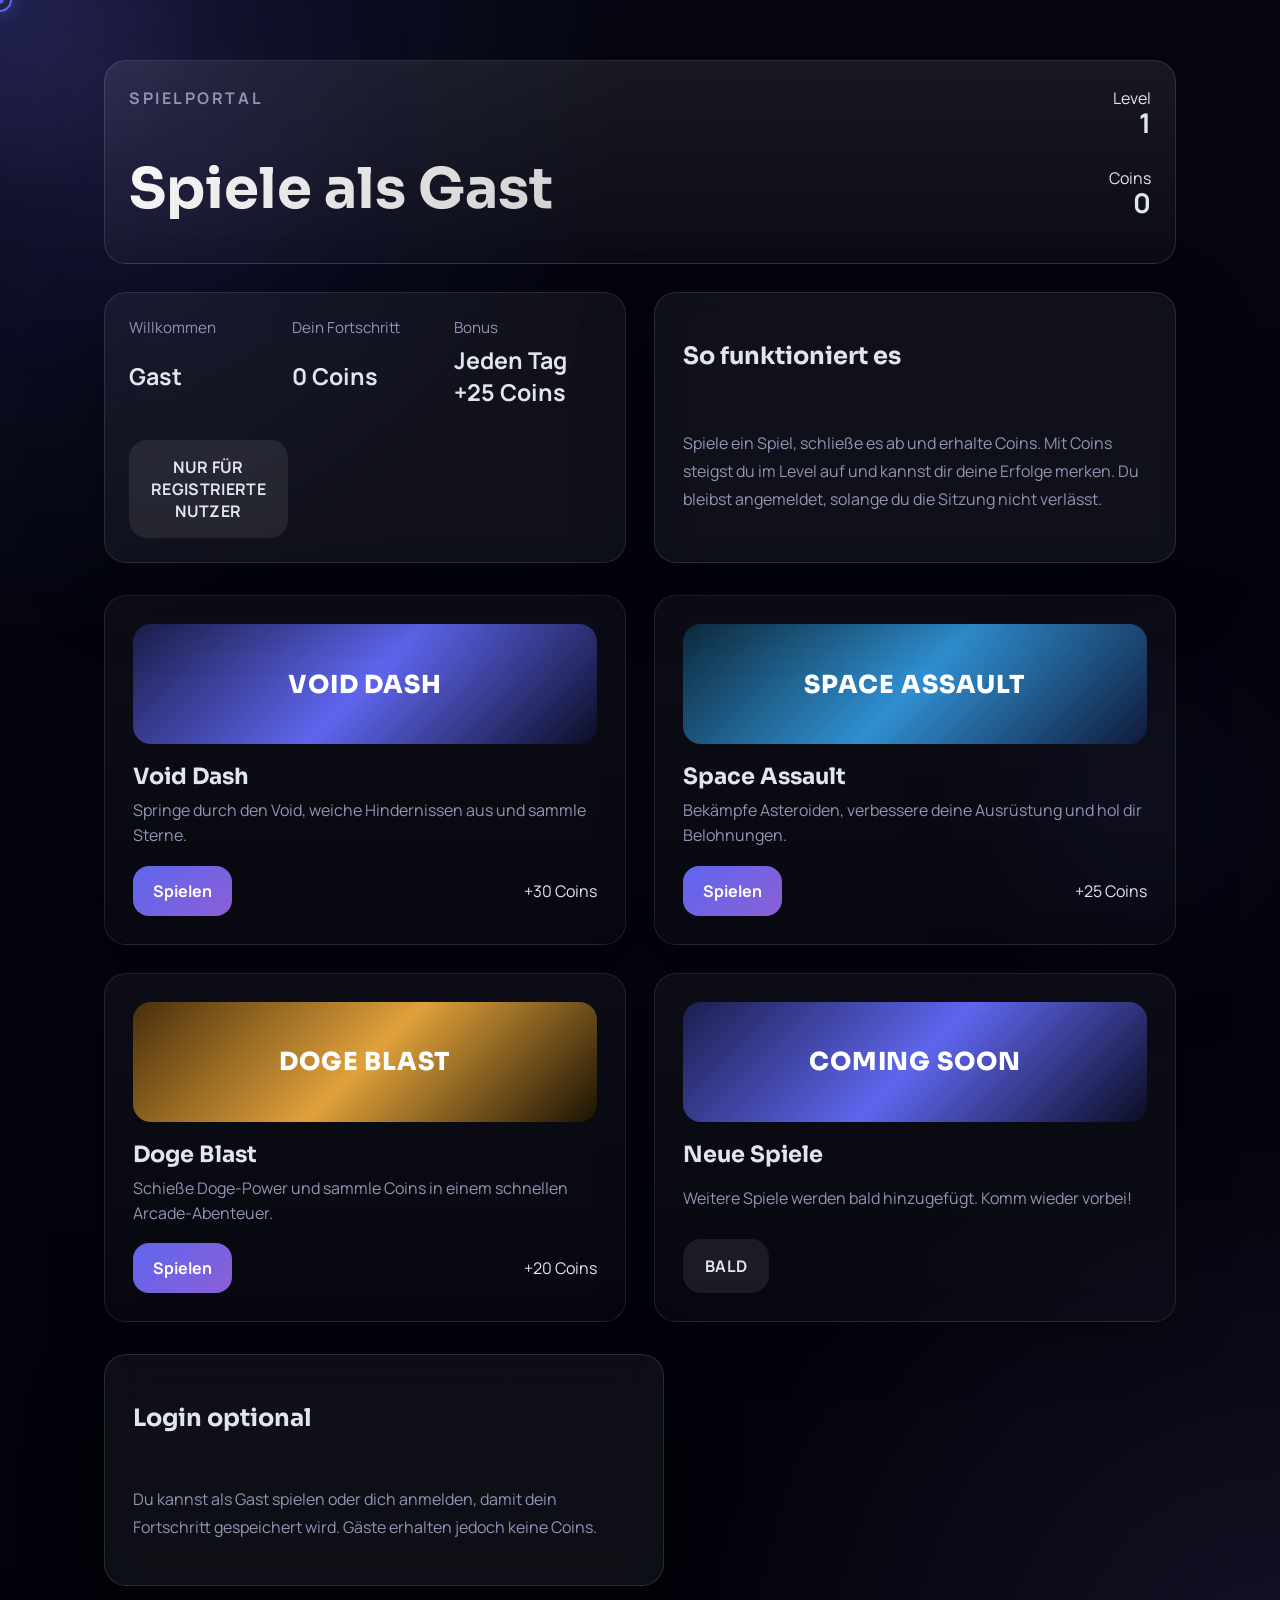
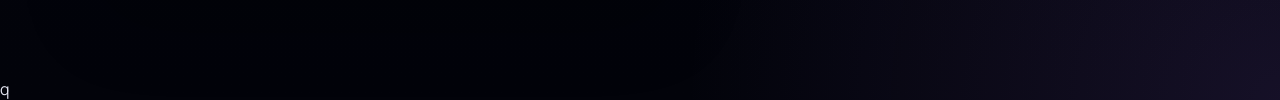
==== commit 364cbcf4: "Sync interface cleanup and static UI adjustments" ====
--- a/home.html
+++ b/home.html
@@ -108,7 +108,6 @@
     <section class="panel note-box" style="margin-top:32px;">
       <h2>Login optional</h2>
       <p>Du kannst als Gast spielen oder dich anmelden, damit dein Fortschritt gespeichert wird. Gäste erhalten jedoch keine Coins.</p>
-      <a class="btn block" id="guest-login-button" href="index.html">Jetzt anmelden</a>
     </section>
   </main>
 
@@ -118,7 +117,7 @@
         <h2 id="game-title">Website-Overlay</h2>
         <button class="btn secondary close-btn" id="close-game">Schließen</button>
       </div>
-      <p id="game-description">Hier sehen wir die eingebettete Website, bevor du weiter spielst.</p>
+      <p id="game-description">Hier siehst du die Website-Vorschau, bevor du weiterspielst.</p>
       <div class="overlay-frame">
         <iframe id="site-frame" src="https://www.roblox.com/home" title="Website Overlay"></iframe>
       </div>
--- a/styles.css
+++ b/styles.css
@@ -34,13 +34,16 @@
 h2,h3{font-family:Sora,system-ui,sans-serif;}
 p{line-height:1.75;color:var(--muted);}
 
-.form-field{display:grid;gap:10px;margin-top:24px;}
+.form-field{display:grid;gap:12px;margin-top:26px;}
 .form-field label{display:flex;flex-direction:column;gap:10px;font-size:.95rem;color:var(--muted);}
 .form-field input{background:rgba(255,255,255,.05);border:1px solid rgba(255,255,255,.08);border-radius:18px;padding:16px 18px;color:var(--fg);outline:none;transition:border-color .2s,box-shadow .2s;}
 .form-field input:focus{border-color:rgba(95,102,238,.6);box-shadow:0 0 0 4px rgba(95,102,238,.08);}
+.form-actions{display:grid;gap:14px;margin-top:30px;}
+.guest-btn{background:rgba(255,255,255,.08);color:var(--fg);}
+#login-error{margin-top:16px;color:var(--danger);font-weight:600;min-height:24px;}
 
-.btn{display:inline-flex;align-items:center;justify-content:center;gap:10px;padding:16px 22px;border:none;border-radius:18px;font-weight:700;color:#fff;background:linear-gradient(135deg,var(--primary),var(--secondary));text-transform:uppercase;letter-spacing:.02em;transition:transform .2s,box-shadow .2s,opacity .2s;}
-.btn:hover{transform:translateY(-2px);box-shadow:0 18px 40px rgba(95,102,238,.22);}
+.btn{display:inline-flex;align-items:center;justify-content:center;gap:10px;padding:16px 22px;border:none;border-radius:18px;font-weight:700;color:#fff;background:linear-gradient(135deg,var(--primary),var(--secondary));text-transform:uppercase;letter-spacing:.02em;transition:opacity .2s,transform .2s;}
+.btn:hover{opacity:.95;transform:translateY(0);}
 .btn.secondary{background:rgba(255,255,255,.08);color:var(--fg);}
 .btn.danger{background:var(--danger);}
 .btn.block{width:100%;}
@@ -66,7 +69,7 @@
 .grid{display:grid;gap:28px;}
 @media(min-width:820px){.grid{grid-template-columns:repeat(2,1fr);}}
 .card{display:grid;grid-template-rows:min-content 1fr auto;gap:18px;padding:28px;border-radius:22px;background:linear-gradient(180deg,rgba(255,255,255,.04),rgba(255,255,255,.02));border:1px solid rgba(255,255,255,.1);box-shadow:0 20px 60px rgba(0,0,0,.22);transition:transform .25s,box-shadow .25s;}
-.card:hover{transform:translateY(-4px);box-shadow:0 26px 88px rgba(0,0,0,.26);}
+.card:hover{box-shadow:0 24px 66px rgba(0,0,0,.22);}
 .card .thumb{display:inline-flex;align-items:center;justify-content:center;height:120px;border-radius:18px;background:rgba(255,255,255,.08);font-family:Sora,system-ui,sans-serif;font-weight:800;font-size:1.55rem;color:#fff;text-transform:uppercase;letter-spacing:.04em;}
 .card .thumb.t1{background:linear-gradient(135deg,#1b1e4b,#5f66ee,#0b0d24);}
 .card .thumb.t2{background:linear-gradient(135deg,#0d2b3f,#2f8fd0,#101a3a);}
@@ -74,8 +77,8 @@
 .card h3{margin:0;font-size:1.4rem;}
 .card p{margin:0;color:var(--muted);line-height:1.55;}
 .card .card-actions{display:flex;justify-content:space-between;align-items:center;gap:14px;flex-wrap:wrap;}
-.card .play-btn{all:unset;cursor:pointer;display:inline-flex;align-items:center;justify-content:center;padding:14px 20px;border-radius:16px;background:linear-gradient(135deg,var(--primary),var(--secondary));color:#fff;font-weight:700;transition:transform .2s,opacity .2s;}
-.card .play-btn:hover{transform:translateY(-1px);opacity:.95;}
+.card .play-btn{all:unset;cursor:pointer;display:inline-flex;align-items:center;justify-content:center;padding:14px 20px;border-radius:16px;background:linear-gradient(135deg,var(--primary),var(--secondary));color:#fff;font-weight:700;transition:opacity .2s;}
+.card .play-btn:hover{opacity:.95;}
 .card .meta{display:grid;gap:8px;}
 
 .note-box{padding:28px 28px;border-radius:22px;background:rgba(255,255,255,.05);border:1px solid rgba(255,255,255,.12);display:grid;gap:16px;}
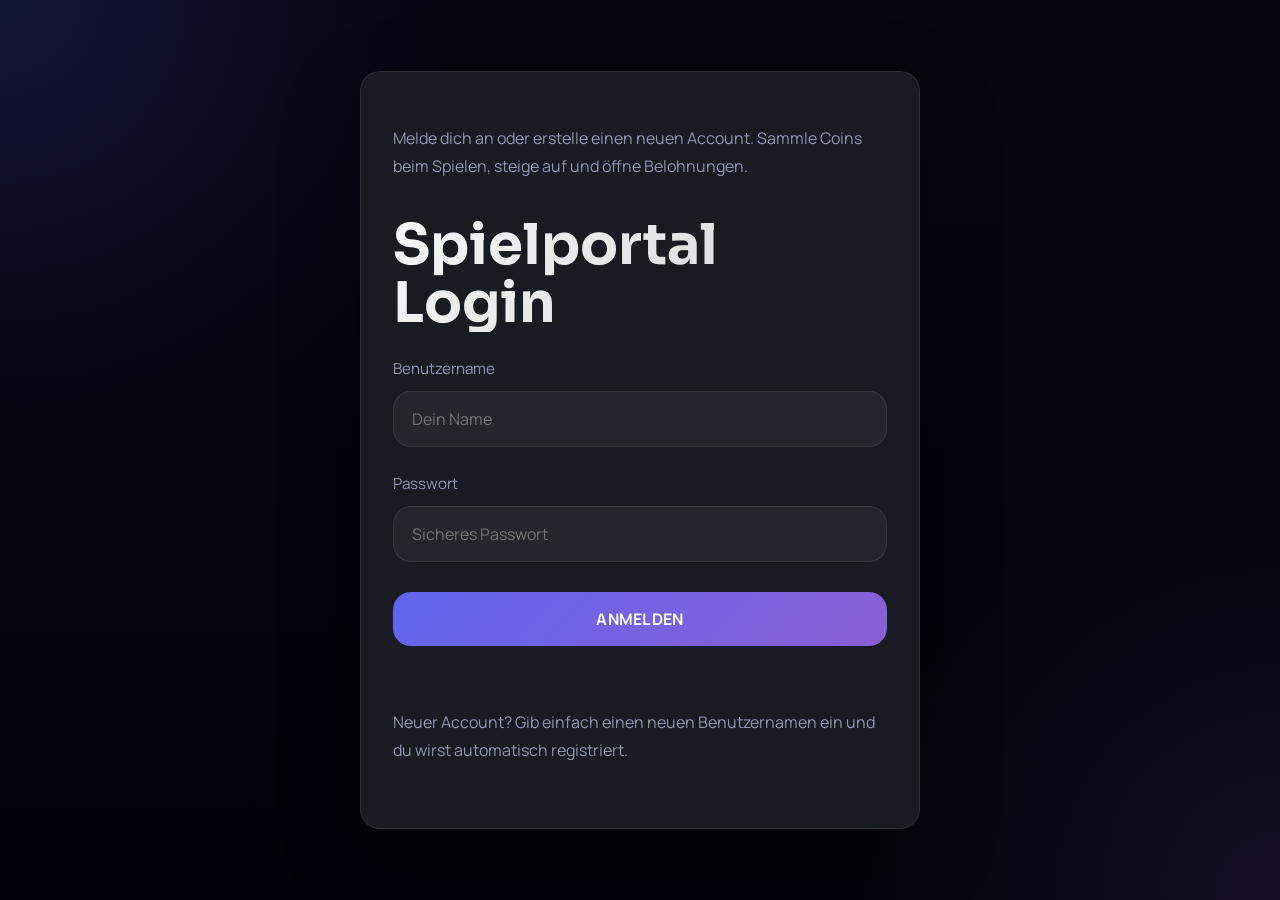
==== commit 1c3f7ca2: "Sync changes: remove guest mode, remove custom cursor effects, require login" ====
--- a/home.html
+++ b/home.html
@@ -10,11 +10,6 @@
   <link rel="stylesheet" href="styles.css" />
 </head>
 <body data-page="home">
-  <div class="orb orb1"></div>
-  <div class="orb orb2"></div>
-  <div id="cur-glow"></div>
-  <div id="cur-ring"></div>
-  <div id="cur-dot"></div>
   <main class="wrap">
     <section class="topbar">
       <div class="brand">
@@ -105,24 +100,17 @@
         </div>
       </div>
     </section>
-    <section class="panel note-box" style="margin-top:32px;">
-      <h2>Login optional</h2>
-      <p>Du kannst als Gast spielen oder dich anmelden, damit dein Fortschritt gespeichert wird. Gäste erhalten jedoch keine Coins.</p>
-    </section>
   </main>
 
   <div id="game-view">
-    <div class="panel overlay-panel">
+    <div class="panel overlay-panel compact">
       <div class="overlay-header">
-        <h2 id="game-title">Website-Overlay</h2>
+        <h2 id="game-title">Spiele Vorschau</h2>
         <button class="btn secondary close-btn" id="close-game">Schließen</button>
       </div>
-      <p id="game-description">Hier siehst du die Website-Vorschau, bevor du weiterspielst.</p>
-      <div class="overlay-frame">
-        <iframe id="site-frame" src="https://www.roblox.com/home" title="Website Overlay"></iframe>
-      </div>
-      <div class="footer-actions">
-        <button class="btn block" id="continue-game">Weiter zum Spiel</button>
+      <p id="game-description">Du kannst das Spiel jetzt starten. Das Overlay bleibt bewusst kompakt, damit es auf allen Geräten sauber wirkt.</p>
+      <div class="overlay-actions">
+        <button class="btn block" id="continue-game">Spiel starten</button>
       </div>
     </div>
   </div>
@@ -130,4 +118,4 @@
   <script src="app.js"></script>
 </body>
 </html>
-q
+
--- a/styles.css
+++ b/styles.css
@@ -16,16 +16,6 @@
 button,input{font:inherit;}
 a{color:inherit;text-decoration:none;}
 
-.orb{position:fixed;border-radius:50%;filter:blur(90px);opacity:.22;pointer-events:none;z-index:0;background:radial-gradient(circle,rgba(95,102,238,.65),rgba(139,95,214,.22),transparent 60%);}
-.orb1{width:520px;height:520px;top:-140px;left:-120px;animation:drift 12s ease-in-out infinite;}
-.orb2{width:430px;height:430px;bottom:-120px;right:-80px;animation:drift 14s ease-in-out infinite reverse;}
-@keyframes drift{0%,100%{transform:translate(0,0)}25%{transform:translate(30px,-20px)}50%{transform:translate(-20px,30px)}75%{transform:translate(20px,20px)}}
-
-#cur-ring,#cur-dot,#cur-glow{position:fixed;pointer-events:none;z-index:9999;transition:transform .15s ease-out, width .15s,height .15s;}
-#cur-ring{width:24px;height:24px;border:2px solid var(--primary);border-radius:50%;box-shadow:0 0 16px rgba(95,102,238,.4);transform:translate(-50%,-50%);}
-#cur-dot{width:7px;height:7px;background:var(--primary);border-radius:50%;transform:translate(-50%,-50%);}
-#cur-glow{width:420px;height:420px;border-radius:50%;mix-blend-mode:screen;transform:translate(-50%,-50%);background:radial-gradient(circle,rgba(95,102,238,.12),rgba(139,95,214,.07),transparent 70%);}
-
 .wrap{position:relative;z-index:1;max-width:1120px;margin:0 auto;padding:60px 24px;}
 section{margin-bottom:32px;}
 .panel{width:min(560px,100%);background:rgba(26,29,36,.95);border:1px solid rgba(255,255,255,.08);box-shadow:0 28px 80px rgba(0,0,0,.32);border-radius:20px;backdrop-filter:blur(20px);padding:40px;}
@@ -39,7 +29,6 @@
 .form-field input{background:rgba(255,255,255,.05);border:1px solid rgba(255,255,255,.08);border-radius:18px;padding:16px 18px;color:var(--fg);outline:none;transition:border-color .2s,box-shadow .2s;}
 .form-field input:focus{border-color:rgba(95,102,238,.6);box-shadow:0 0 0 4px rgba(95,102,238,.08);}
 .form-actions{display:grid;gap:14px;margin-top:30px;}
-.guest-btn{background:rgba(255,255,255,.08);color:var(--fg);}
 #login-error{margin-top:16px;color:var(--danger);font-weight:600;min-height:24px;}
 
 .btn{display:inline-flex;align-items:center;justify-content:center;gap:10px;padding:16px 22px;border:none;border-radius:18px;font-weight:700;color:#fff;background:linear-gradient(135deg,var(--primary),var(--secondary));text-transform:uppercase;letter-spacing:.02em;transition:opacity .2s,transform .2s;}
@@ -85,16 +74,14 @@
 
 .footer-actions{display:flex;flex-wrap:wrap;gap:14px;align-items:center;margin-top:18px;}
 
-#game-view{position:fixed;inset:0;z-index:50;display:none;align-items:center;justify-content:center;padding:24px;background:rgba(0,0,0,.82);backdrop-filter:blur(12px);}
+#game-view{position:fixed;inset:0;z-index:50;display:none;align-items:center;justify-content:center;padding:16px;background:rgba(0,0,0,.72);backdrop-filter:blur(10px);}
 #game-view.on{display:flex;}
-.overlay-panel{display:grid;gap:20px;max-width:840px;width:100%;padding:28px;background:rgba(10,12,21,.98);border:1px solid rgba(255,255,255,.14);border-radius:24px;}
-.overlay-header{display:flex;justify-content:space-between;align-items:center;gap:16px;}
-.overlay-header h2{margin:0;font-size:1.6rem;letter-spacing:.03em;}
-.overlay-frame{height:420px;border:1px solid rgba(255,255,255,.08);border-radius:22px;overflow:hidden;background:#080b1a;}
-.overlay-frame iframe{width:100%;height:100%;border:none;}
-#game-view .game-status{display:grid;gap:16px;}
-#game-view .game-status p{color:var(--muted);}
+.overlay-panel{display:grid;gap:18px;max-width:560px;width:100%;padding:24px;background:rgba(16,20,38,.98);border:1px solid rgba(255,255,255,.12);border-radius:20px;}
+.overlay-header{display:flex;justify-content:space-between;align-items:center;gap:14px;}
+.overlay-header h2{margin:0;font-size:1.45rem;letter-spacing:.03em;}
+.overlay-actions{display:grid;gap:14px;}
 #game-view .close-btn{margin-top:0;}
+#game-description{color:var(--muted);line-height:1.6;}
 
 .settings-panel{max-width:680px;}
 .settings-panel .info-grid{display:grid;gap:16px;margin:24px 0;padding:24px;border-radius:24px;background:rgba(20,26,51,.72);border:1px solid rgba(255,255,255,.06);}
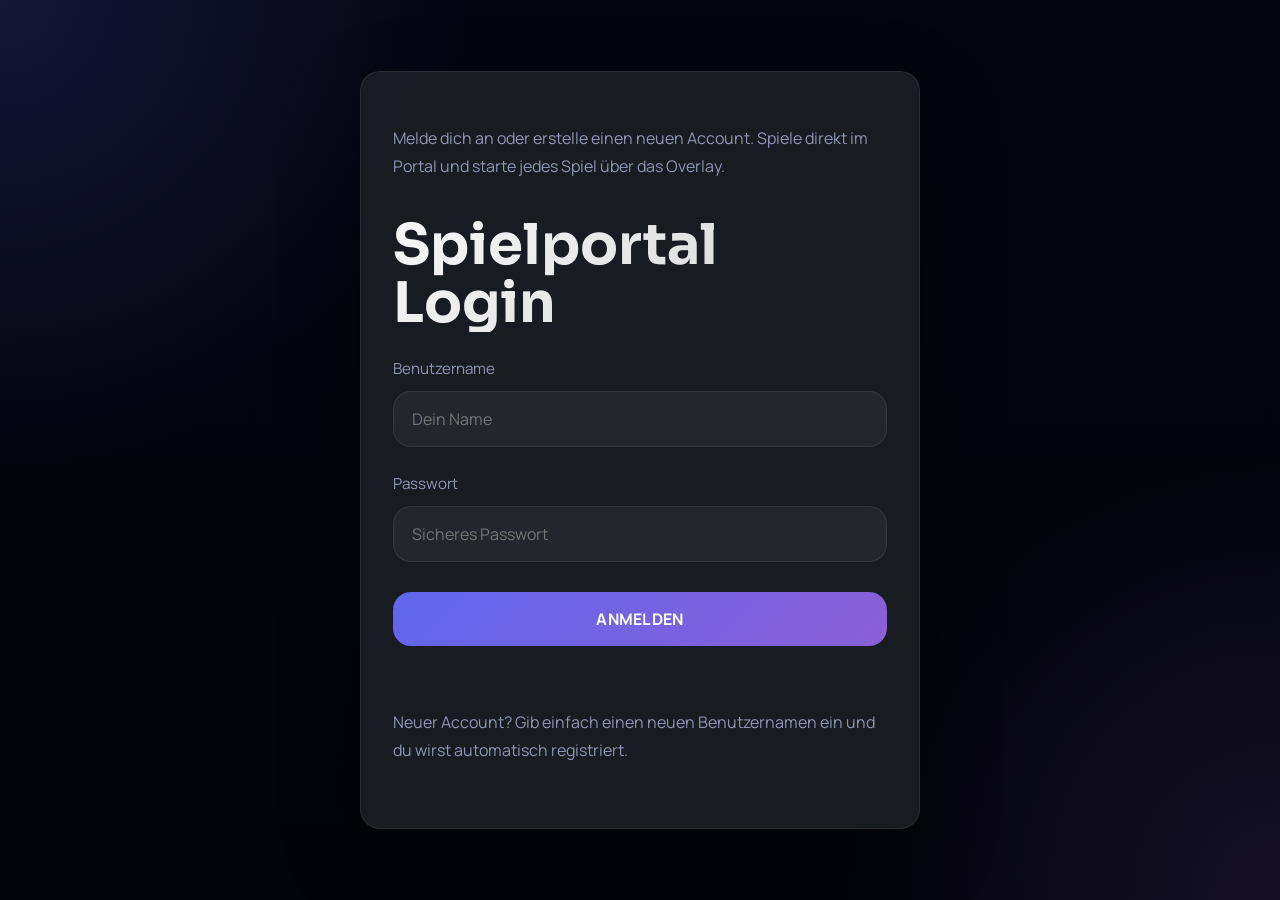
==== commit 63fb2445: "Sync: remove coins and preserve login with game overlay" ====
--- a/home.html
+++ b/home.html
@@ -21,10 +21,6 @@
           <span>Level</span>
           <strong id="level-count">1</strong>
         </div>
-        <div>
-          <span>Coins</span>
-          <strong id="coins-count">0</strong>
-        </div>
         <a class="btn secondary" id="settings-link" href="settings.html">Einstellungen</a>
         <a class="btn secondary" id="logout-link" href="#">Logout</a>
       </div>
@@ -37,21 +33,18 @@
           <strong id="welcome-short">Spieler</strong>
         </div>
         <div class="profile-item">
-          <span>Dein Fortschritt</span>
-          <strong id="coins-summary">0 Coins</strong>
+          <span>Fortschritt</span>
+          <strong id="level-count">Level 1</strong>
         </div>
         <div class="profile-item">
-          <span>Bonus</span>
-          <strong>Jeden Tag +25 Coins</strong>
-        </div>
-        <div class="button-group" style="margin-top:16px;">
-          <button class="btn secondary" id="daily-bonus-button">Täglicher Bonus holen</button>
+          <span>Spielauswahl</span>
+          <strong>Wähle ein Spiel zum Starten</strong>
         </div>
       </div>
 
       <div class="panel note-box">
         <h2>So funktioniert es</h2>
-        <p>Spiele ein Spiel, schließe es ab und erhalte Coins. Mit Coins steigst du im Level auf und kannst dir deine Erfolge merken. Du bleibst angemeldet, solange du die Sitzung nicht verlässt.</p>
+        <p>Wähle ein Spiel aus und drücke "Spielen", um das Overlay zu öffnen. Das Login bleibt aktiv und das Spiel startet direkt aus dem Overlay heraus.</p>
       </div>
     </section>
 
@@ -64,7 +57,6 @@
         </div>
         <div class="card-actions">
           <button class="play-btn" data-game="void-dash">Spielen</button>
-          <span>+30 Coins</span>
         </div>
       </div>
       <div class="card">
@@ -75,18 +67,16 @@
         </div>
         <div class="card-actions">
           <button class="play-btn" data-game="space-assault">Spielen</button>
-          <span>+25 Coins</span>
         </div>
       </div>
       <div class="card">
         <div class="thumb t3">Doge Blast</div>
         <div class="meta">
           <h3>Doge Blast</h3>
-          <p>Schieße Doge-Power und sammle Coins in einem schnellen Arcade-Abenteuer.</p>
+          <p>Schieße Doge-Power in einem schnellen Arcade-Abenteuer.</p>
         </div>
         <div class="card-actions">
           <button class="play-btn" data-game="doge-blast">Spielen</button>
-          <span>+20 Coins</span>
         </div>
       </div>
       <div class="card">
